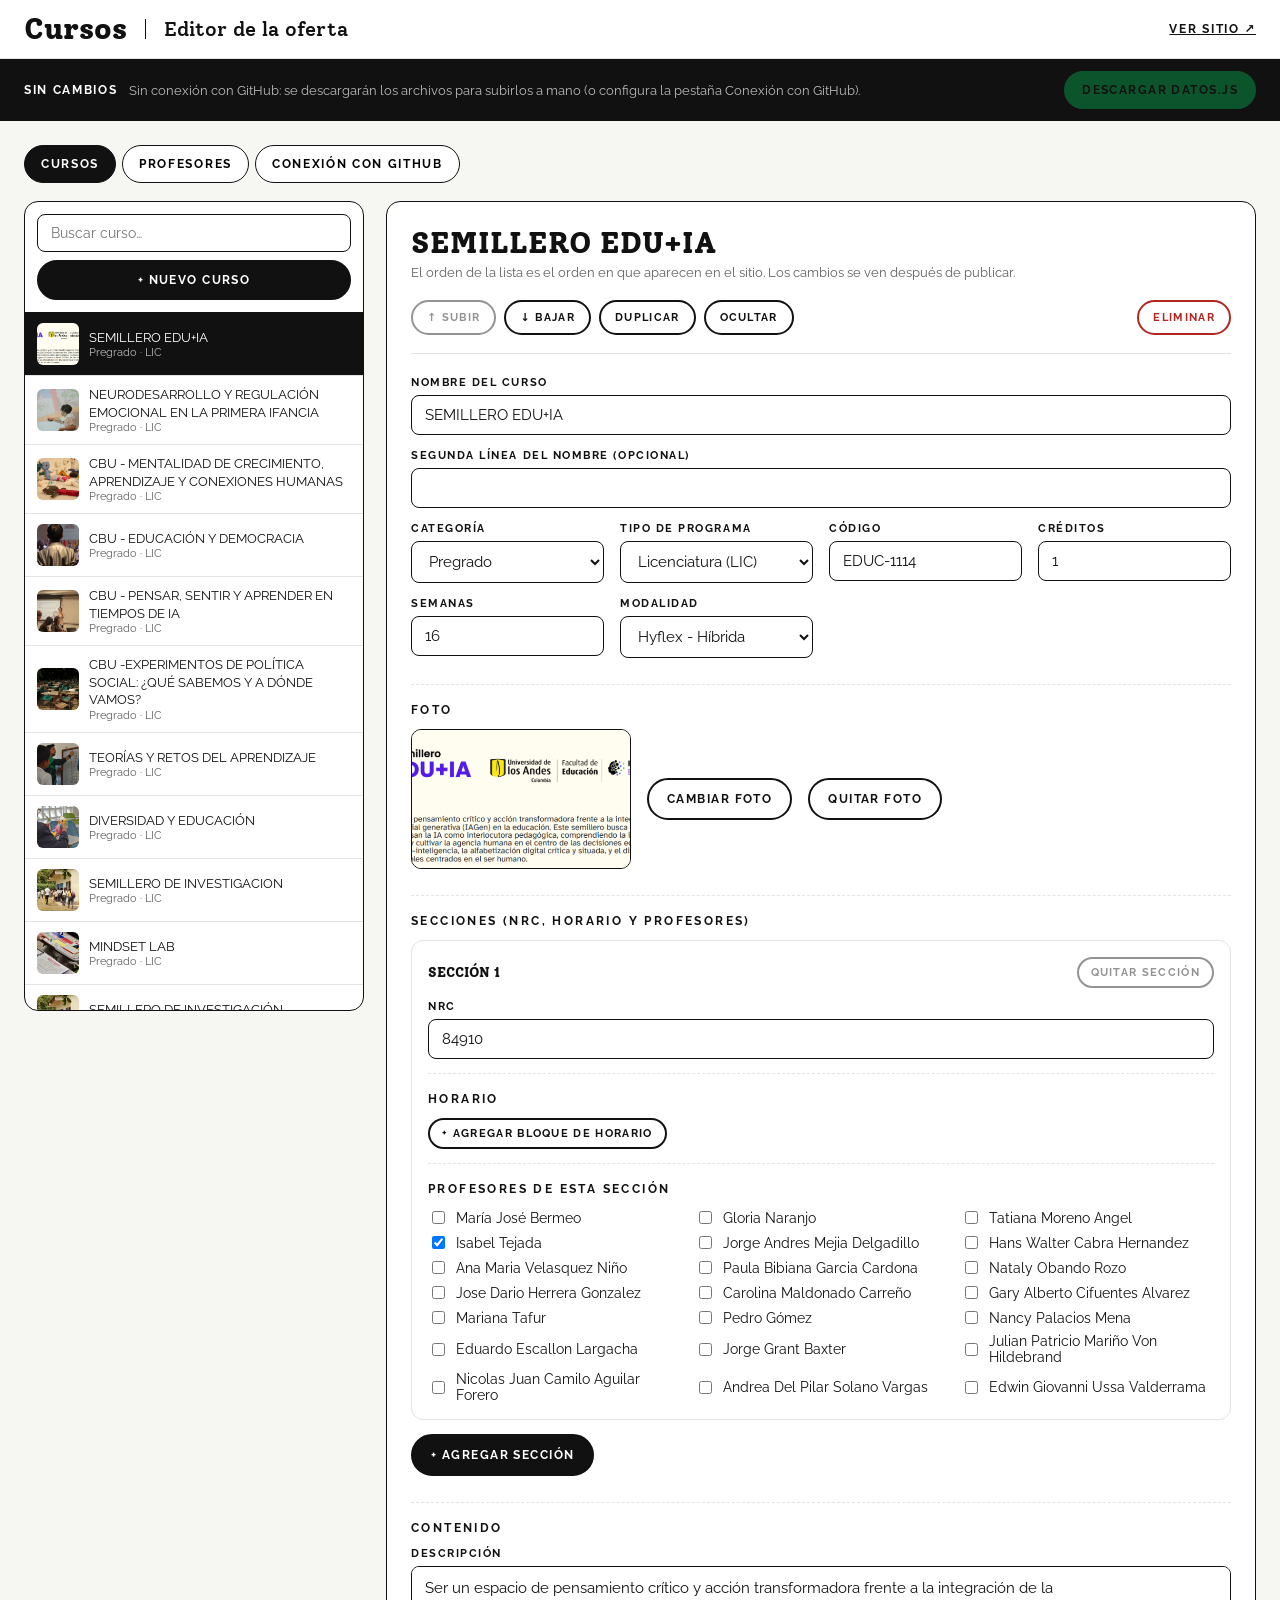
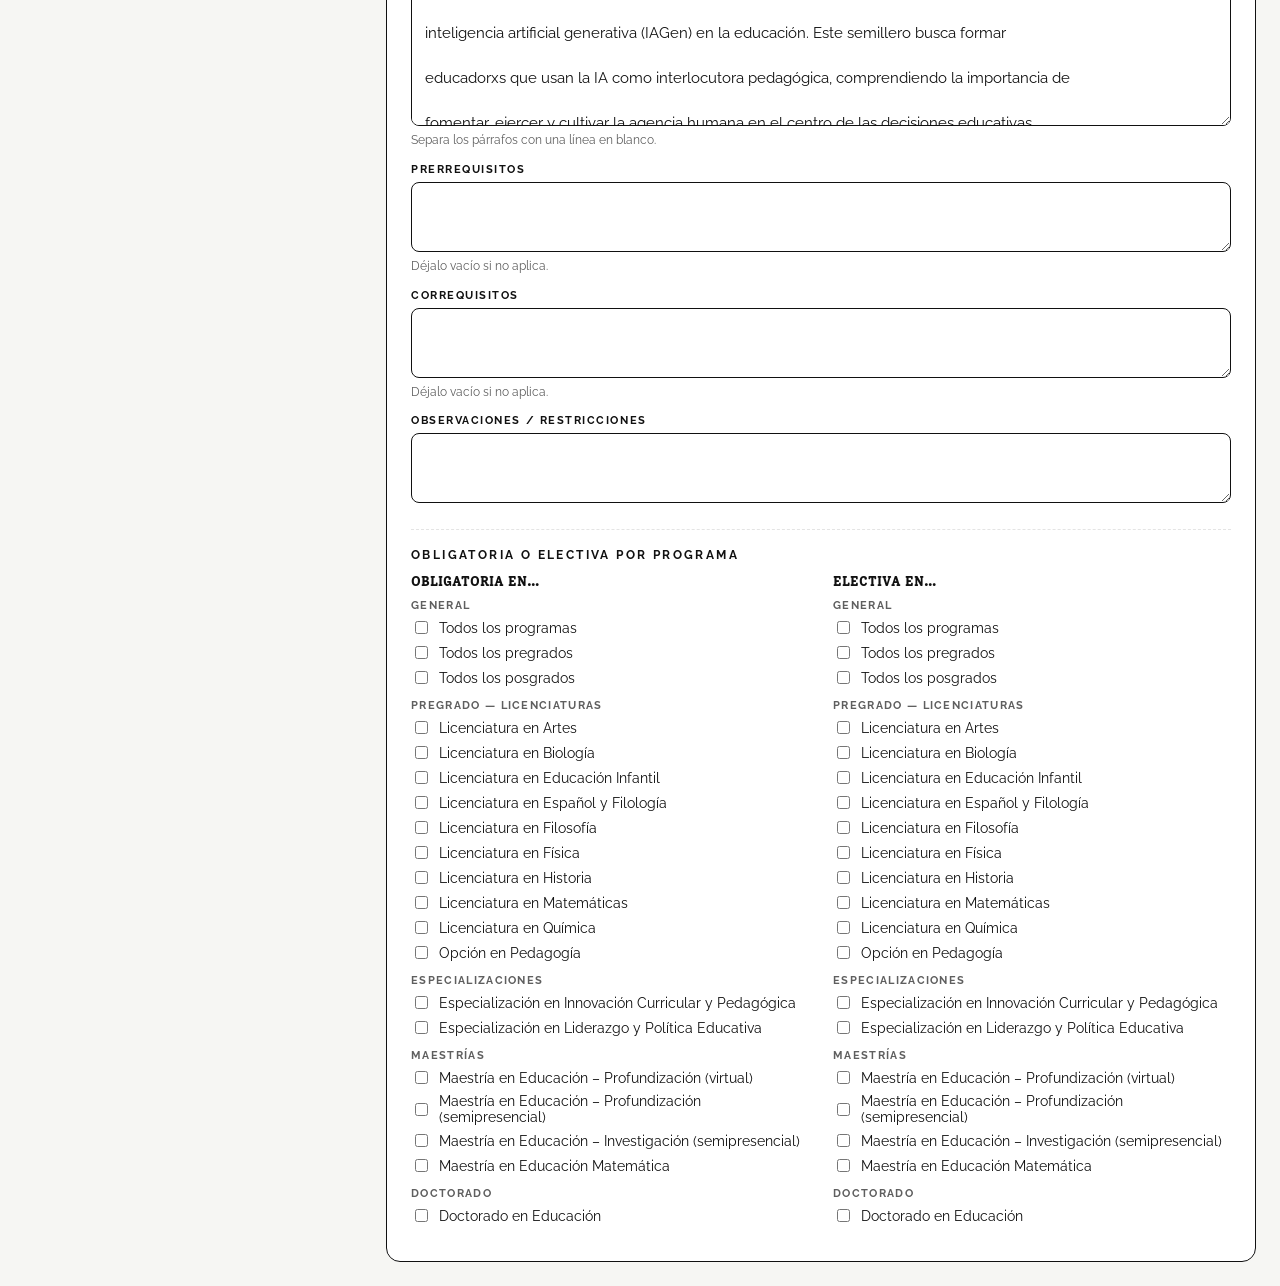
==== admin.html @ 11f60f99 "Separa datos y diseño, agrega editor y tutorial del token - index.html (antes 12 MB con todo incrust" ====
<!doctype html>
<html lang="es">
<head>
  <meta charset="utf-8">
  <meta name="viewport" content="width=device-width, initial-scale=1">
  <meta name="robots" content="noindex, nofollow">
  <title>Editor · Oferta de cursos</title>
  <link rel="preconnect" href="https://fonts.googleapis.com">
  <link rel="preconnect" href="https://fonts.gstatic.com" crossorigin>
  <link href="https://fonts.googleapis.com/css2?family=Raleway:wght@400;500;600;700;800&family=Solway:wght@400;500;700;800&display=swap" rel="stylesheet">
  <link rel="stylesheet" href="admin.css">
</head>
<body class="admin">

<header class="ad-cab">
  <span class="ad-marca">Cursos</span>
  <div class="ad-titulo">Editor de la oferta</div>
  <a class="ad-ver" href="index.html" target="_blank" rel="noopener">Ver sitio ↗</a>
</header>

<div class="ad-barra" id="barra">
  <span class="ad-estado" id="estado">Sin cambios</span>
  <span class="ad-modo" id="modo"></span>
  <button class="boton" id="descartar" hidden>Descartar cambios</button>
  <button class="boton negro" id="guardar">Publicar</button>
</div>

<main class="ad-main">
  <nav class="ad-tabs" role="tablist">
    <button role="tab" data-tab="cursos" aria-selected="true">Cursos</button>
    <button role="tab" data-tab="profes" aria-selected="false">Profesores</button>
    <button role="tab" data-tab="github" aria-selected="false">Conexión con GitHub</button>
  </nav>

  <section class="ad-panel" id="tab-cursos">
    <div class="ad-dos">
      <aside class="ad-lista">
        <div class="ad-lista-cab">
          <input class="campo" id="filtro-cursos" type="search" placeholder="Buscar curso…" aria-label="Buscar curso">
          <button class="boton negro" id="nuevo-curso">+ Nuevo curso</button>
        </div>
        <ol id="lista-cursos"></ol>
      </aside>
      <div class="ad-form" id="form-curso"></div>
    </div>
  </section>

  <section class="ad-panel" id="tab-profes" hidden>
    <div class="ad-dos">
      <aside class="ad-lista">
        <div class="ad-lista-cab">
          <input class="campo" id="filtro-profes" type="search" placeholder="Buscar profesor…" aria-label="Buscar profesor">
          <button class="boton negro" id="nuevo-profe">+ Nuevo profesor</button>
        </div>
        <ol id="lista-profes"></ol>
      </aside>
      <div class="ad-form" id="form-profe"></div>
    </div>
  </section>

  <section class="ad-panel" id="tab-github" hidden>
    <div class="ad-form ad-gh" id="form-github"></div>
  </section>
</main>

<div class="ad-toast" id="toast" role="status" hidden></div>

<script src="datos.js"></script>
<script src="admin.js"></script>
</body>
</html>
---- admin.css ----
/* Editor de la oferta de cursos — mismo esquema que el editor de Educación Continua */
:root {
  --tinta: #111111; --papel: #ffffff; --verde: #06a94d; --verde-suave: #e6f6ed;
  --gris: #5f5f5f; --linea: #e4e4e4; --fondo-alt: #f6f6f3;
  --display: 'Solway', Georgia, serif; --mono: 'Raleway', system-ui, sans-serif; --sans: 'Raleway', system-ui, sans-serif;
}
[hidden] { display: none !important; }
* { box-sizing: border-box; }
body.admin { margin: 0; background: var(--fondo-alt); color: var(--tinta); font-family: var(--sans); }
.boton { display: inline-flex; align-items: center; gap: 10px; font: 700 12px/1 var(--mono); letter-spacing: .12em; text-transform: uppercase; text-decoration: none; padding: 13px 18px; border: 2px solid var(--tinta); border-radius: 9999px; background: var(--papel); color: var(--tinta); cursor: pointer; transition: background .15s, color .15s, transform .15s; }
.boton:hover { transform: translateY(-1px); }
.boton.negro { background: var(--tinta); color: var(--papel); }
.boton.negro:hover { background: var(--verde); border-color: var(--verde); color: var(--tinta); }
.boton:disabled { opacity: .45; cursor: not-allowed; transform: none; }
.campo { font: 400 14px var(--sans); padding: 10px 13px; border: 1.5px solid var(--tinta); border-radius: 8px; background: var(--papel); color: var(--tinta); }
.campo:focus { outline: 2px solid var(--verde); outline-offset: 1px; }

.ad-cab { display: flex; align-items: center; gap: 18px; padding: 14px 24px; background: var(--papel); border-bottom: 1px solid var(--linea); }
.ad-marca { font: 800 30px/1 var(--display); }
.ad-titulo { font: 500 20px/1 var(--display); padding-left: 18px; border-left: 1.5px solid var(--tinta); }
.ad-ver { margin-left: auto; font: 700 12px var(--mono); letter-spacing: .14em; text-transform: uppercase; color: var(--tinta); }

.ad-barra { position: sticky; top: 0; z-index: 10; display: flex; flex-wrap: wrap; align-items: center; gap: 12px; padding: 12px 24px; background: var(--tinta); color: var(--papel); }
.ad-barra.sucio { background: #3a3a3a; }
.ad-estado { font: 700 12px var(--mono); letter-spacing: .14em; text-transform: uppercase; }
.ad-barra.sucio .ad-estado { color: var(--verde); }
.ad-modo { font: 400 13px var(--sans); color: #bbb; margin-right: auto; }
.ad-barra .boton { padding: 11px 16px; }
.ad-barra .boton.negro { background: var(--verde); border-color: var(--verde); color: var(--tinta); }
.ad-barra .boton:not(.negro) { background: transparent; color: var(--papel); border-color: #777; }

.ad-main { max-width: 1280px; margin: 0 auto; padding: 24px; }
.ad-tabs { display: flex; gap: 6px; margin-bottom: 18px; flex-wrap: wrap; }
.ad-tabs button { font: 700 12px var(--mono); letter-spacing: .14em; text-transform: uppercase; padding: 11px 16px; border: 1.5px solid var(--tinta); border-radius: 9999px; background: var(--papel); cursor: pointer; }
.ad-tabs button[aria-selected="true"] { background: var(--tinta); color: var(--papel); }

.ad-dos { display: grid; grid-template-columns: 340px 1fr; gap: 22px; align-items: start; }
.ad-lista { background: var(--papel); border: 1.5px solid var(--tinta); border-radius: 14px; overflow: hidden; position: sticky; top: 70px; max-height: calc(100dvh - 90px); display: flex; flex-direction: column; }
.ad-lista-cab { display: grid; gap: 8px; padding: 12px; border-bottom: 1.5px solid var(--tinta); }
.ad-lista-cab .boton { justify-content: center; padding: 12px; }
.ad-lista ol { list-style: none; margin: 0; padding: 0; overflow-y: auto; }
.ad-lista li button { display: flex; gap: 10px; align-items: center; width: 100%; text-align: left; padding: 10px 12px; background: none; border: 0; border-bottom: 1px solid var(--linea); cursor: pointer; font: 400 13px/1.35 var(--sans); color: inherit; }
.ad-lista li button:hover { background: var(--verde-suave); }
.ad-lista li button[aria-current="true"] { background: var(--tinta); color: var(--papel); }
.ad-lista .mini { width: 42px; height: 42px; flex: none; object-fit: cover; background: var(--linea); border-radius: 6px; }
.ad-lista small { display: block; color: var(--gris); font: 400 11px var(--mono); }
.ad-lista li button[aria-current="true"] small { color: #bbb; }
.ad-lista li.oculto button { opacity: .5; }
.ad-lista li.oculto button[aria-current="true"] { opacity: .75; }

.ad-form { background: var(--papel); border: 1.5px solid var(--tinta); border-radius: 14px; padding: 24px; min-height: 300px; }
.ad-form h2 { font: 800 30px/1.1 var(--display); margin: 0 0 6px; text-transform: uppercase; }
.ad-form .sub { font: 400 13px var(--sans); color: var(--gris); margin: 0 0 20px; }
.ad-oculto { display: inline-block; background: var(--tinta); color: var(--papel); padding: 3px 8px; margin-right: 6px; font-weight: 700; border-radius: 4px; }
.ad-acciones-item { display: flex; flex-wrap: wrap; gap: 8px; margin-bottom: 22px; padding-bottom: 18px; border-bottom: 1.5px solid var(--linea); }
.ad-acciones-item .boton { padding: 10px 14px; font-size: 11px; }
.ad-acciones-item .peligro { border-color: #b3261e; color: #b3261e; margin-left: auto; }
.ad-acciones-item .peligro:hover { background: #b3261e; color: #fff; }
.ad-rejilla { display: grid; grid-template-columns: repeat(auto-fit, minmax(190px, 1fr)); gap: 14px 16px; }
.ad-campo { display: grid; gap: 6px; align-content: start; }
.ad-campo.ancho { grid-column: 1 / -1; }
.ad-campo > span { font: 700 11px var(--mono); letter-spacing: .14em; text-transform: uppercase; }
.ad-campo small { font: 400 12px/1.4 var(--sans); color: var(--gris); }
.ad-campo .campo { width: 100%; font-size: 15px; }
.ad-campo textarea.campo { min-height: 160px; resize: vertical; line-height: 1.5; }
.ad-campo textarea.campo.bajo { min-height: 70px; }
.ad-seccion { font: 700 12px var(--mono); letter-spacing: .2em; text-transform: uppercase; margin: 26px 0 12px; padding-top: 18px; border-top: 1.5px dashed var(--linea); }
.ad-checks { display: grid; grid-template-columns: repeat(auto-fill, minmax(220px, 1fr)); gap: 6px 14px; }
.ad-checks label { display: flex; gap: 8px; align-items: center; font-size: 14px; cursor: pointer; }
.ad-grupo { margin: 0 0 12px; }
.ad-grupo > b { display: block; font: 700 11px var(--mono); letter-spacing: .12em; text-transform: uppercase; color: var(--gris); margin-bottom: 6px; }
.ad-dos-col { display: grid; grid-template-columns: 1fr 1fr; gap: 0 24px; }
.ad-dos-col > div > p { font: 800 13px var(--display); text-transform: uppercase; margin: 0 0 10px; }
.ad-foto { display: flex; gap: 16px; align-items: center; flex-wrap: wrap; }
.ad-foto img { width: 220px; height: 140px; object-fit: cover; border: 1.5px solid var(--tinta); border-radius: 10px; background: var(--linea); }
.ad-foto.cuadrada img { width: 140px; height: 140px; }
.ad-foto .vacia { display: grid; place-items: center; width: 220px; height: 140px; border: 1.5px dashed var(--gris); border-radius: 10px; font: 400 12px var(--mono); color: var(--gris); }
.ad-foto.cuadrada .vacia { width: 140px; }
.ad-vacio { font: 400 15px var(--sans); color: var(--gris); text-align: center; padding: 60px 20px; }

/* Secciones (NRC) */
.ad-sec { border: 1.5px solid var(--linea); border-radius: 12px; padding: 16px; margin-bottom: 14px; }
.ad-sec-cab { display: flex; align-items: center; gap: 10px; margin-bottom: 12px; }
.ad-sec-cab b { font: 800 14px var(--display); text-transform: uppercase; margin-right: auto; }
.ad-sec .boton, .ad-mini { padding: 8px 12px; font-size: 11px; }
.ad-bloque { display: grid; grid-template-columns: 1.2fr 1fr 1fr auto; gap: 8px; align-items: center; margin-bottom: 8px; }
.ad-x { width: 34px; height: 34px; border: 1.5px solid var(--tinta); border-radius: 50%; background: var(--papel); cursor: pointer; font-size: 16px; line-height: 1; }
.ad-x:hover { background: #b3261e; border-color: #b3261e; color: #fff; }
.ad-sec .ad-checks { grid-template-columns: repeat(auto-fill, minmax(200px, 1fr)); font-size: 13px; }

.ad-gh { max-width: 760px; }
.ad-gh ol { padding-left: 20px; font-size: 15px; }
.ad-gh li { margin-bottom: 6px; }
.ad-check { display: flex; gap: 8px; align-items: center; font-size: 14px; margin-top: 12px; }

.ad-toast { position: fixed; left: 50%; bottom: 24px; transform: translateX(-50%); z-index: 30; max-width: min(640px, calc(100% - 32px)); padding: 14px 18px; background: var(--tinta); color: var(--papel); font: 500 14px/1.45 var(--sans); border-left: 6px solid var(--verde); border-radius: 8px; box-shadow: 6px 6px 0 rgba(0,0,0,.2); }
.ad-toast.error { border-left-color: #e5534b; }

@media (max-width: 900px) {
  .ad-dos { grid-template-columns: 1fr; }
  .ad-lista { position: static; max-height: 320px; }
  .ad-dos-col { grid-template-columns: 1fr; }
}
@media (max-width: 600px) {
  .ad-cab, .ad-barra, .ad-main { padding-left: 16px; padding-right: 16px; }
  .ad-form { padding: 18px; }
  .ad-bloque { grid-template-columns: 1fr 1fr; }
}
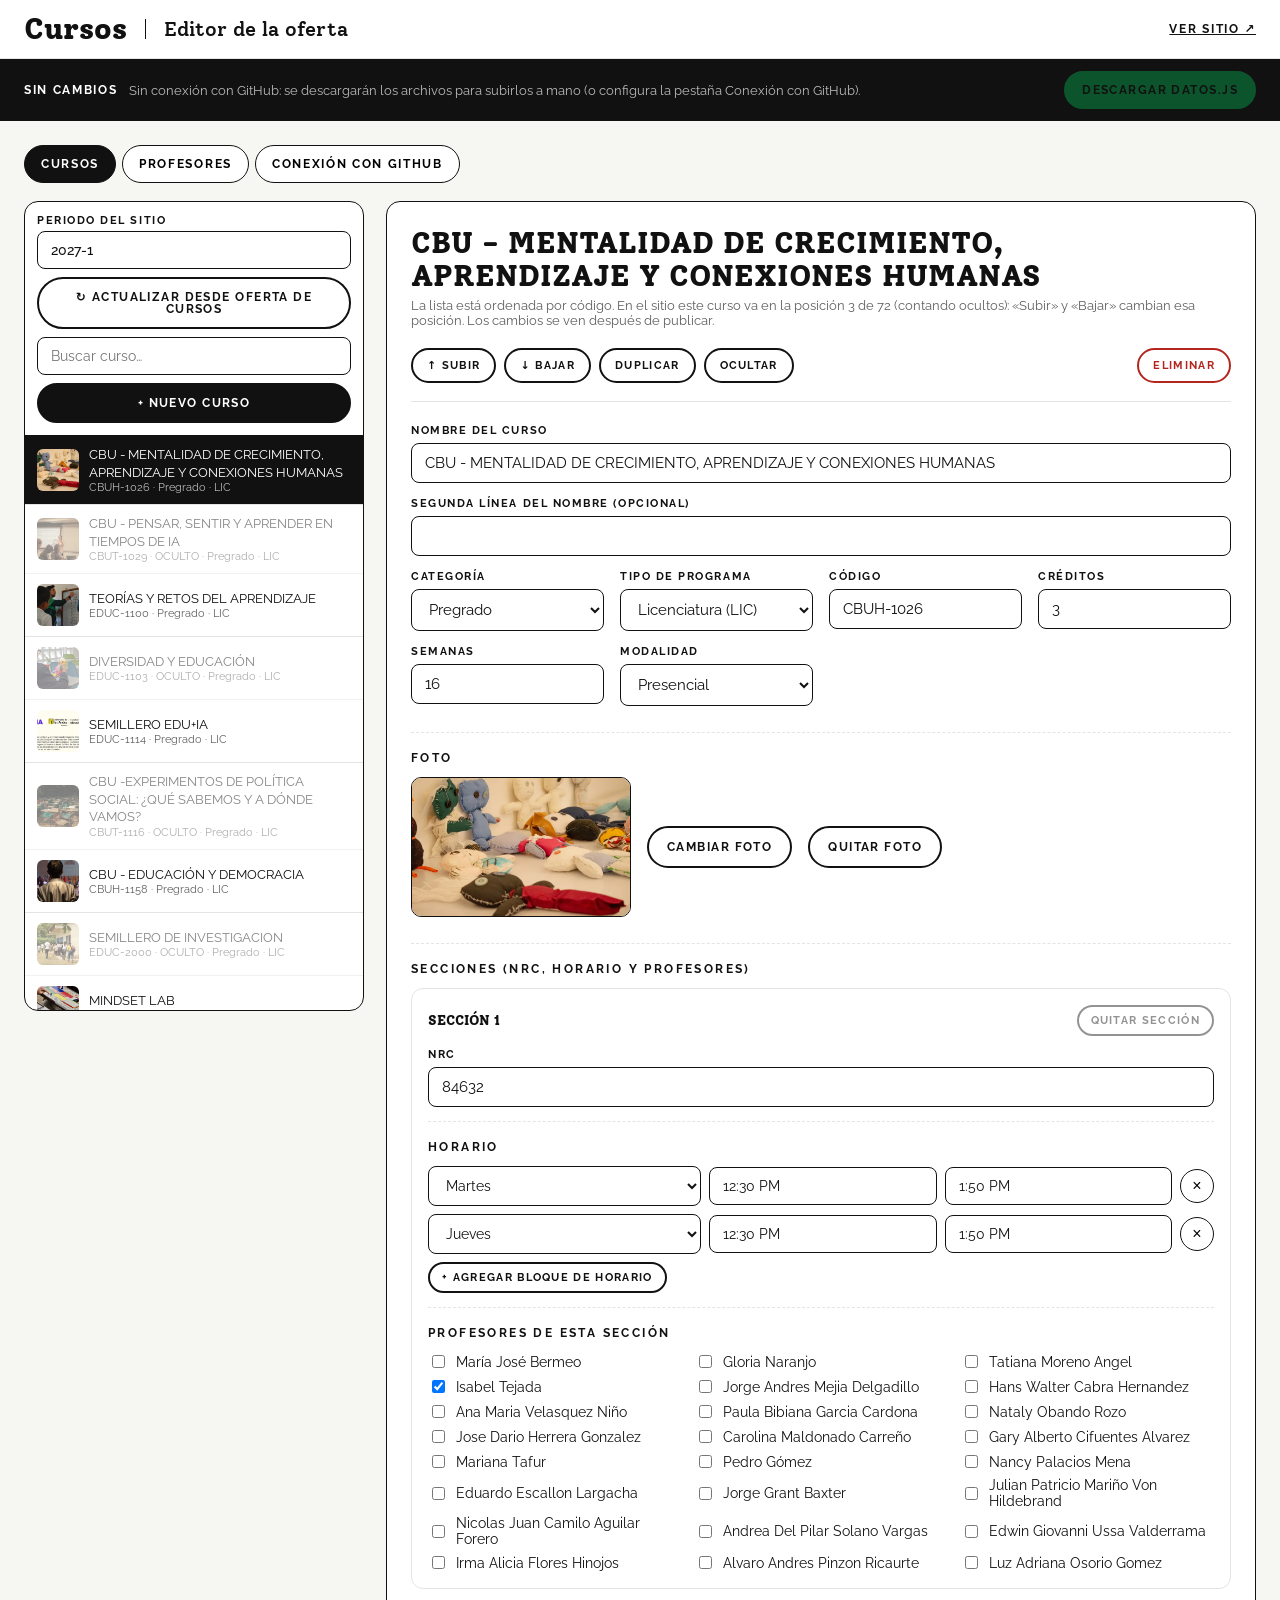
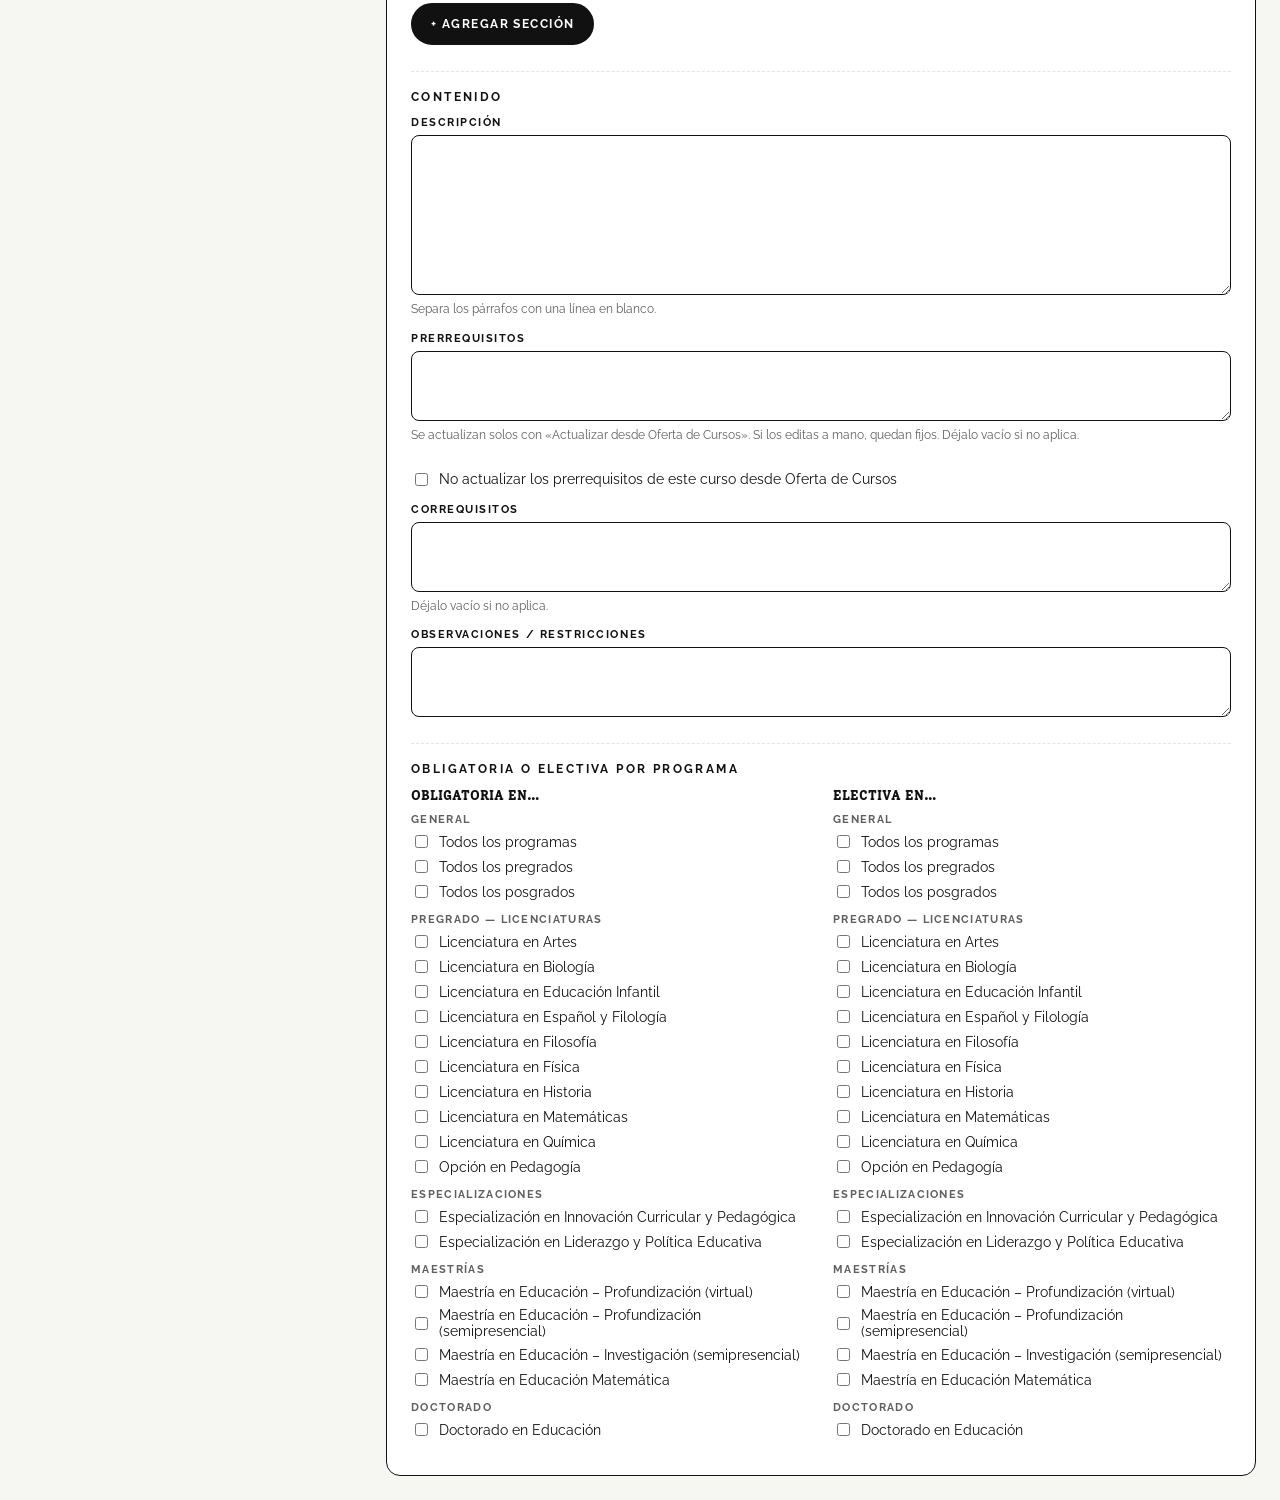
==== commit 90514ba9: "Oferta: descripciones editadas, fotos, cupos en vivo, pensums y obligatorias Co-Authored-By: Claude " ====
--- a/admin.html
+++ b/admin.html
@@ -36,6 +36,8 @@
     <div class="ad-dos">
       <aside class="ad-lista">
         <div class="ad-lista-cab">
+          <label class="ad-periodo">Periodo del sitio <input class="campo" id="periodo" placeholder="2027-1" aria-label="Periodo que muestra el sitio"></label>
+          <button class="boton" id="sincronizar">↻ Actualizar desde Oferta de Cursos</button>
           <input class="campo" id="filtro-cursos" type="search" placeholder="Buscar curso…" aria-label="Buscar curso">
           <button class="boton negro" id="nuevo-curso">+ Nuevo curso</button>
         </div>
--- a/admin.css
+++ b/admin.css
@@ -106,3 +106,15 @@
   .ad-form { padding: 18px; }
   .ad-bloque { grid-template-columns: 1fr 1fr; }
 }
+
+/* Periodo y actualización desde Oferta de Cursos */
+.ad-periodo { display: grid; gap: 4px; font: 700 11px var(--mono); letter-spacing: .14em; text-transform: uppercase; }
+.ad-periodo .campo { text-transform: none; letter-spacing: 0; font-weight: 500; }
+.ad-modal { position: fixed; inset: 0; z-index: 40; display: grid; place-items: center; padding: 16px; background: rgba(0,0,0,.5); }
+.ad-modal-caja { width: min(640px, 100%); max-height: calc(100dvh - 32px); overflow-y: auto; background: var(--papel); border: 1.5px solid var(--tinta); border-radius: 14px; padding: 24px; display: grid; gap: 12px; }
+.ad-modal-caja h2 { font: 800 24px/1.15 var(--display); margin: 0; text-transform: uppercase; }
+.ad-modal-caja .sub { margin: 0; font-size: 14px; color: var(--gris); }
+.ad-modal-caja details { border: 1.5px solid var(--linea); border-radius: 10px; padding: 10px 14px; }
+.ad-modal-caja summary { cursor: pointer; font-size: 15px; }
+.ad-modal-caja ul { margin: 8px 0 0; padding-left: 20px; font-size: 14px; max-height: 220px; overflow-y: auto; }
+.ad-modal-botones { display: flex; gap: 10px; justify-content: flex-end; margin-top: 6px; }
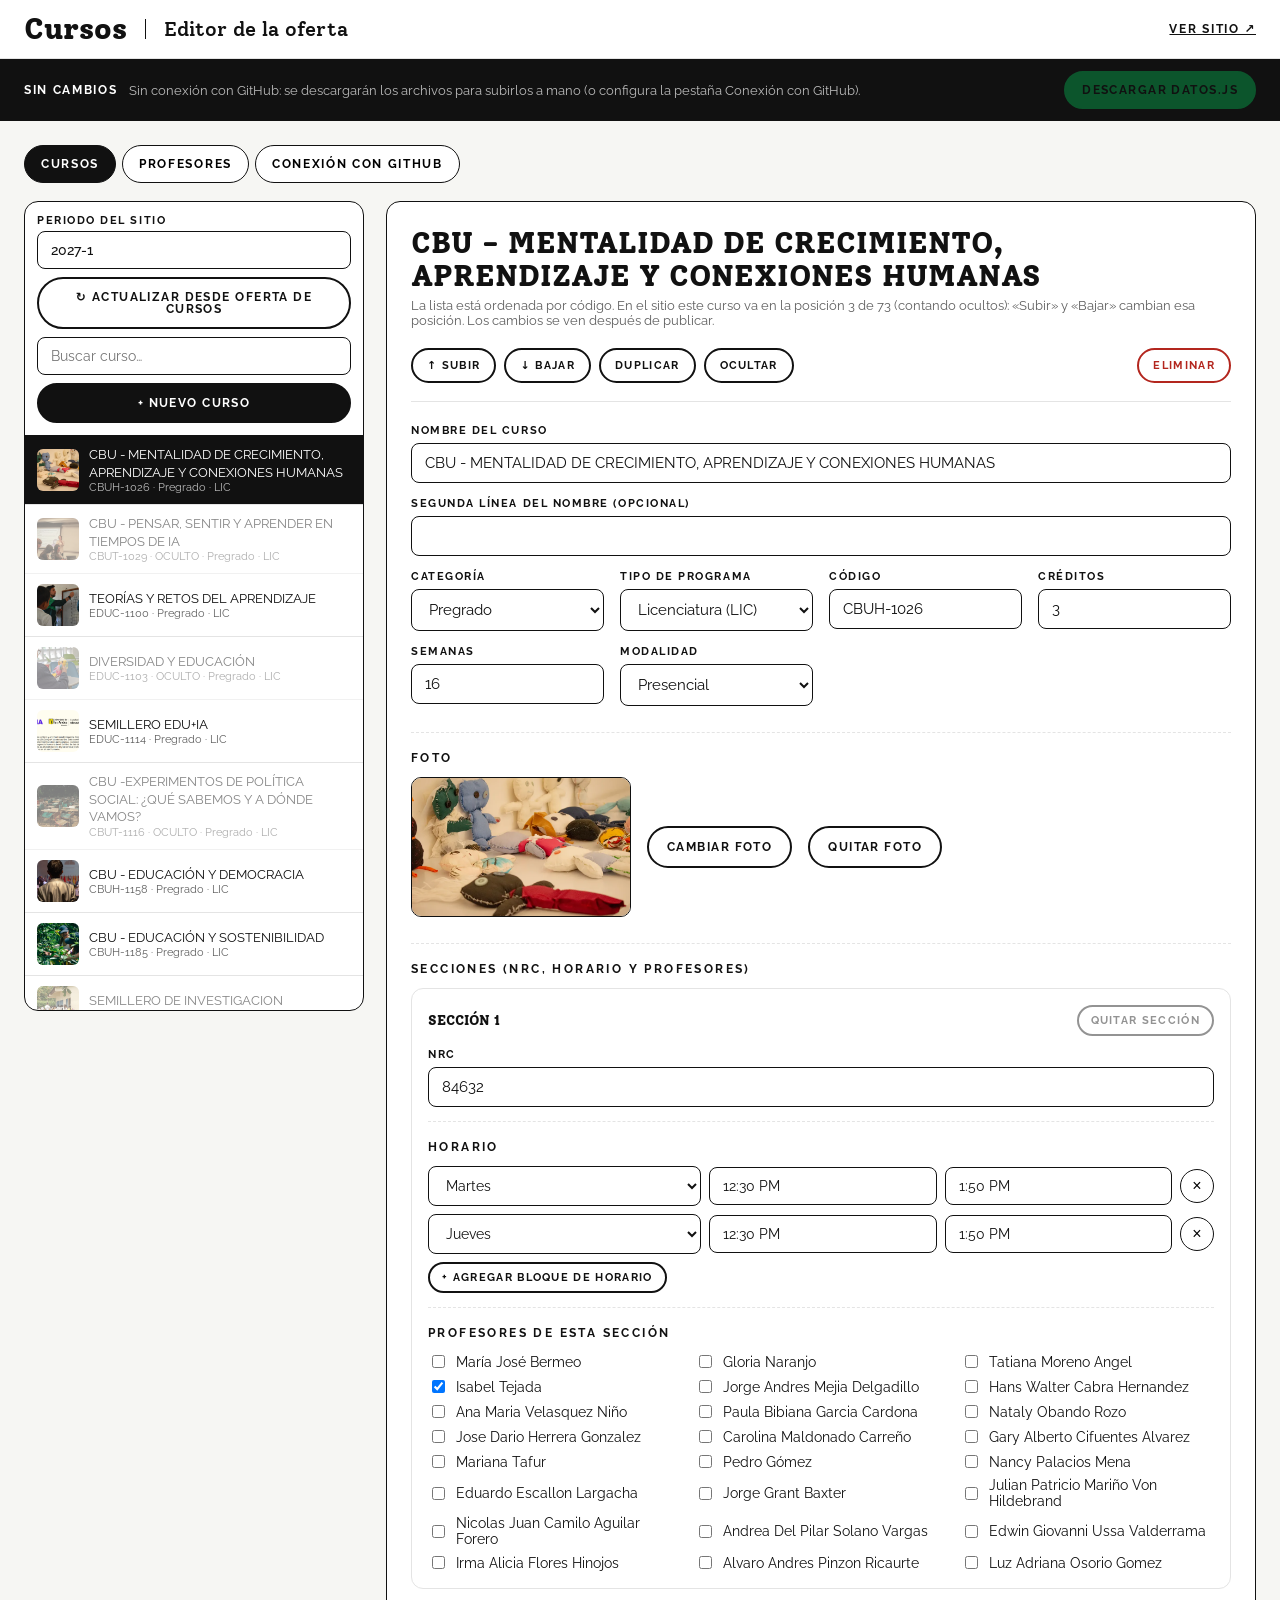
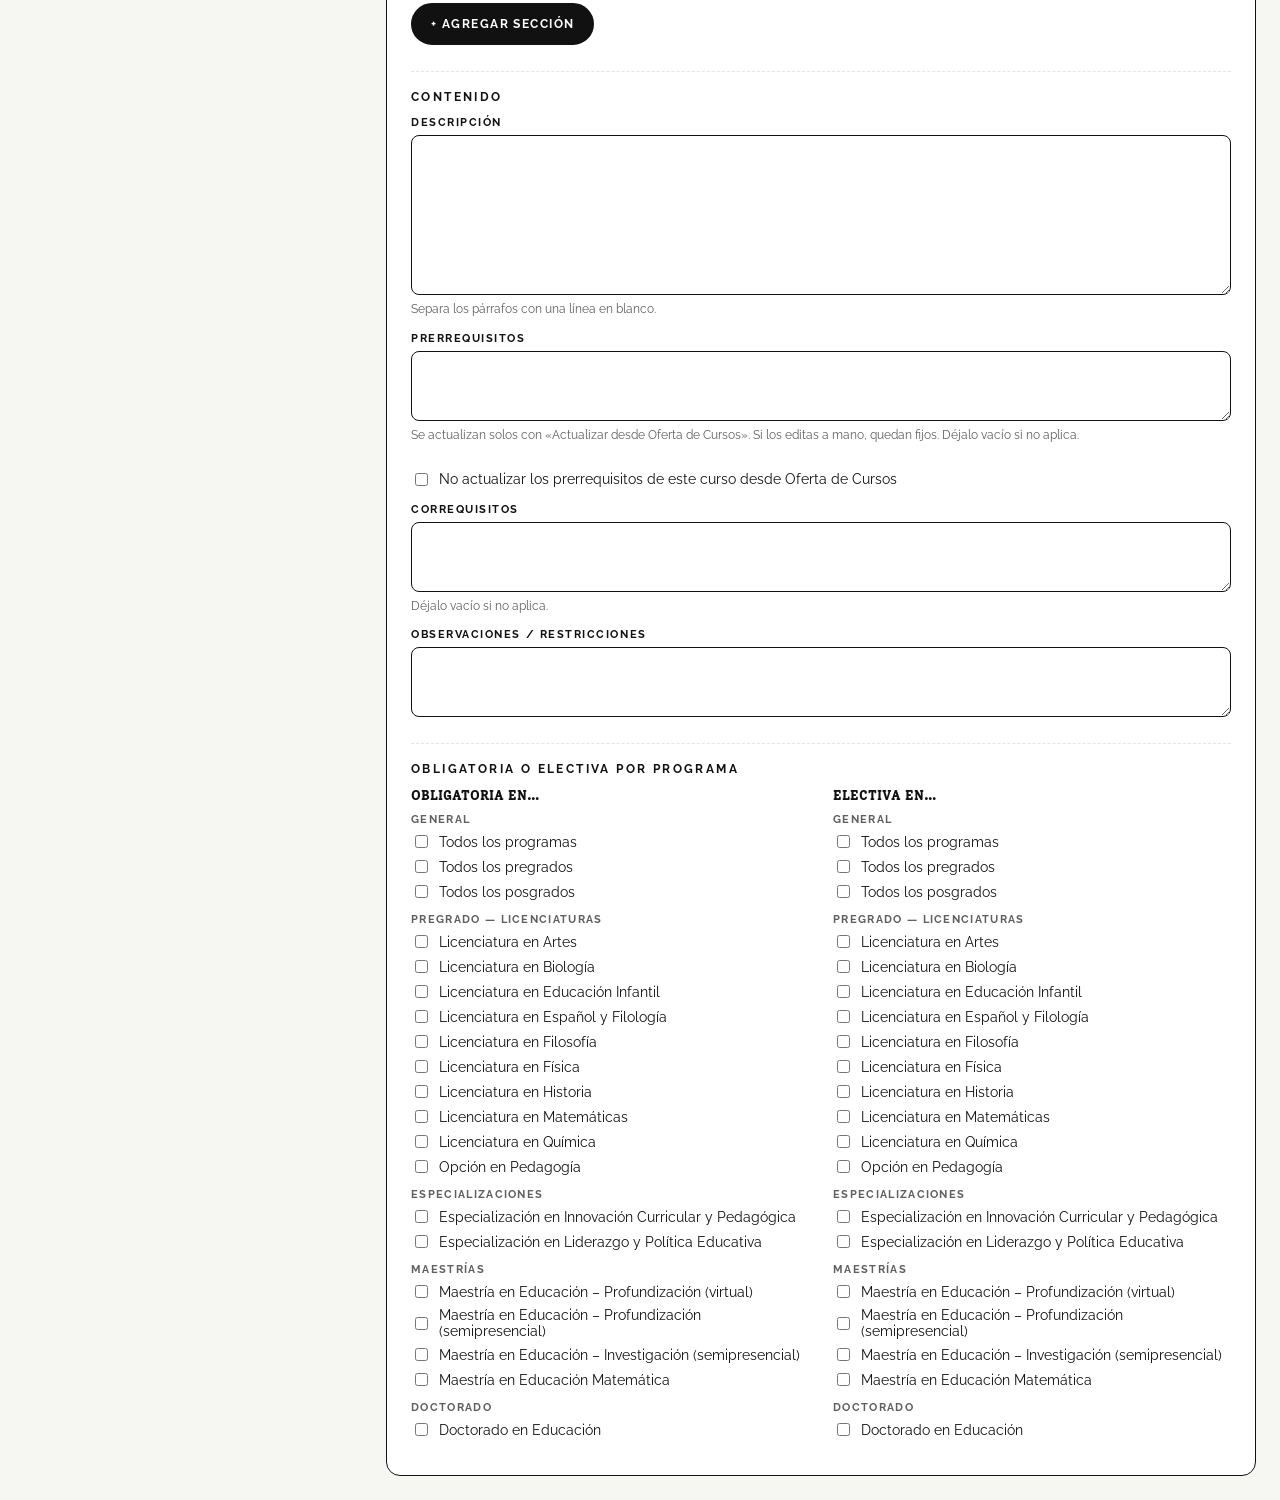
==== commit ce978265: "Oferta: descripciones del Excel, CBUH-1185 y borrador automático del editor Co-Authored-By: Claude O" ====
--- a/admin.html
+++ b/admin.html
@@ -67,7 +67,7 @@
 
 <div class="ad-toast" id="toast" role="status" hidden></div>
 
-<script src="datos.js"></script>
-<script src="admin.js"></script>
+<script src="datos.js?v=20261125k"></script>
+<script src="admin.js?v=20261125k"></script>
 </body>
 </html>
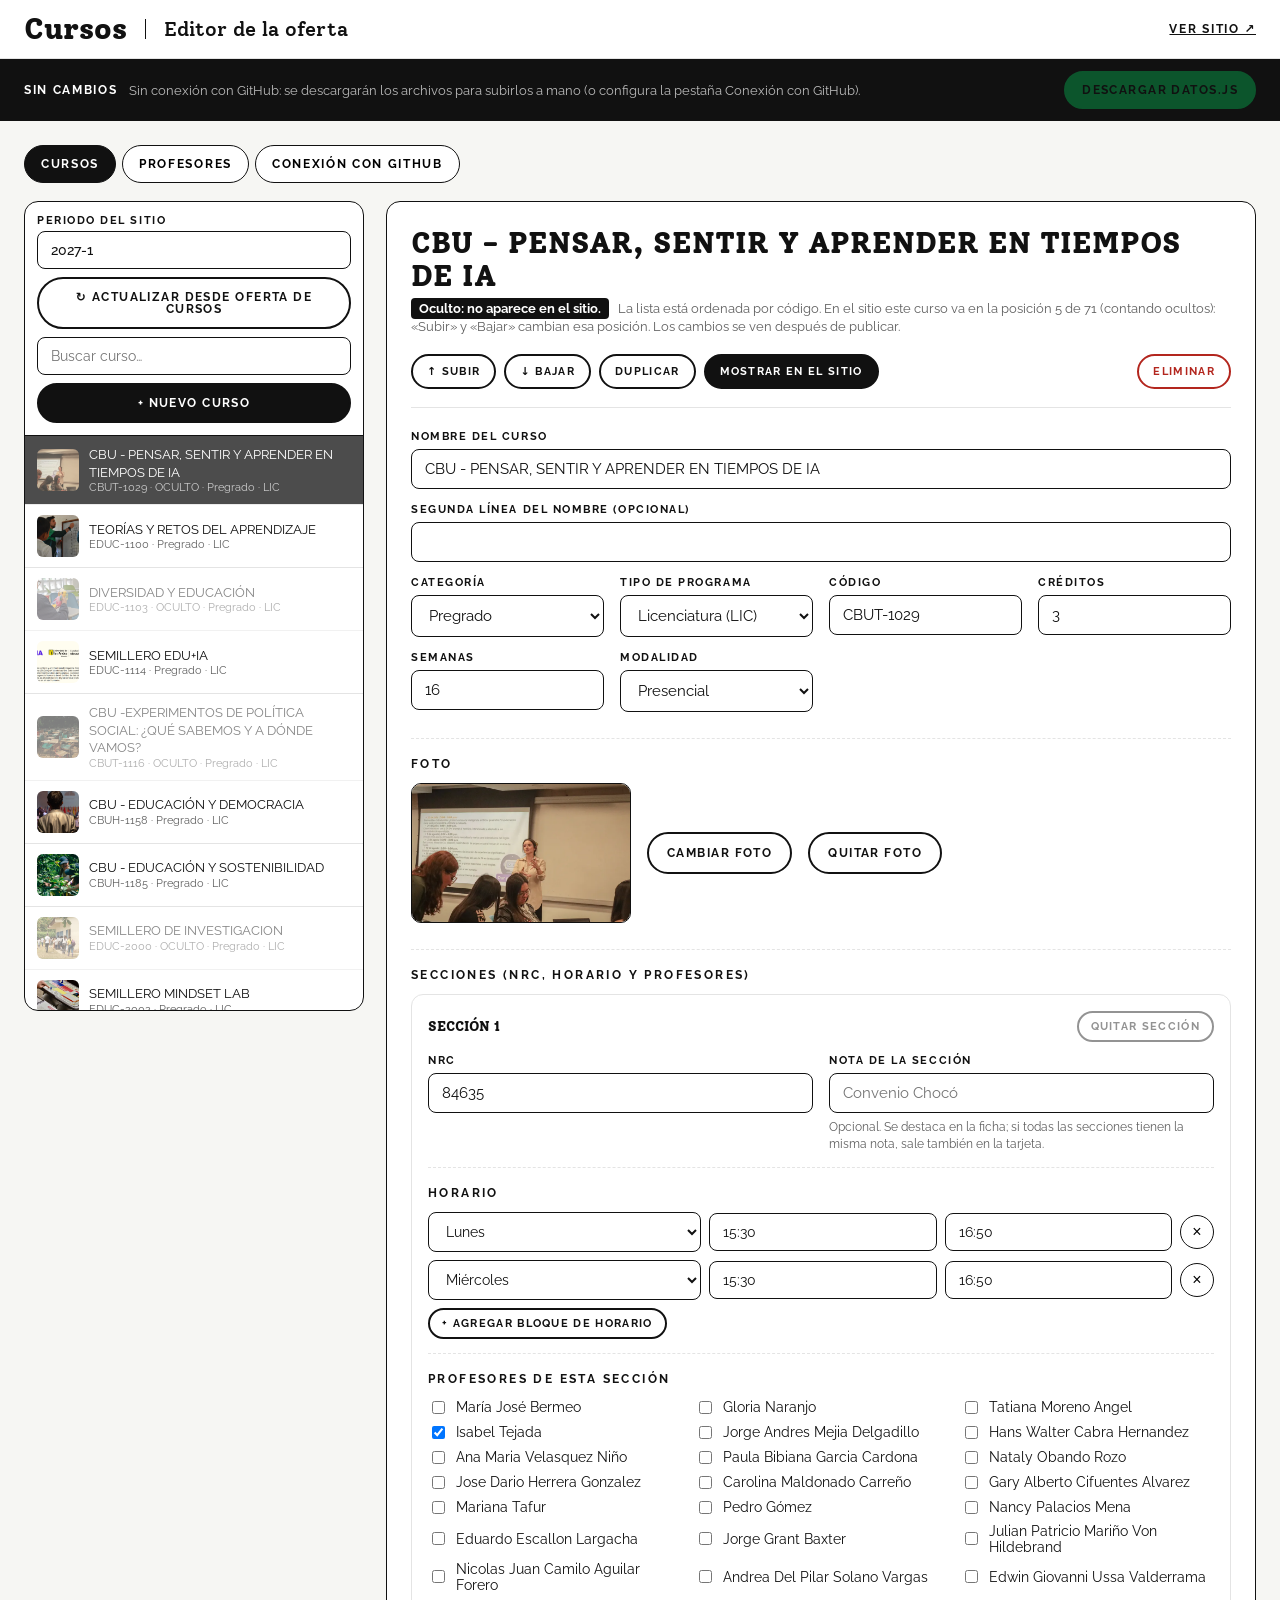
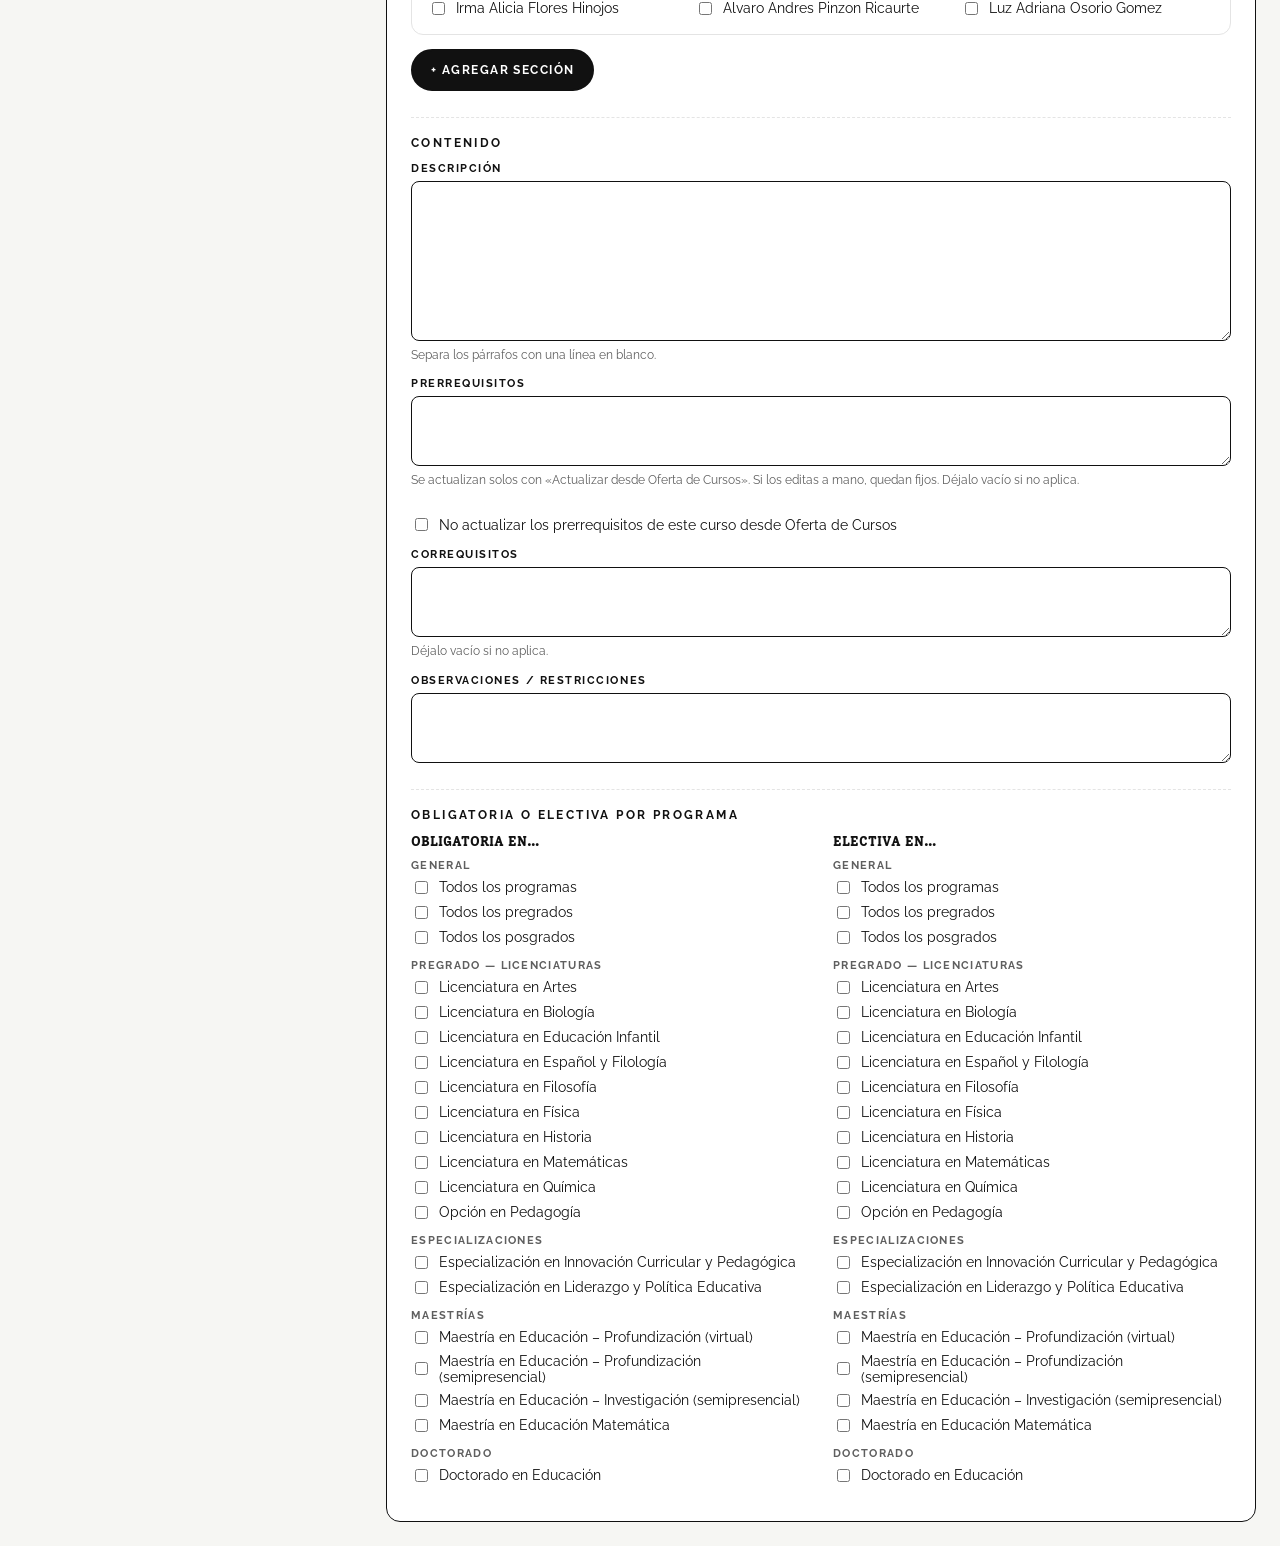
==== commit 8ef2dce2: "Oferta: ajustes de la coordinación y notas por sección Pregrado: quita el CBU Mentalidad de crecimie" ====
--- a/admin.html
+++ b/admin.html
@@ -67,7 +67,7 @@
 
 <div class="ad-toast" id="toast" role="status" hidden></div>
 
-<script src="datos.js?v=20261125k"></script>
-<script src="admin.js?v=20261125k"></script>
+<script src="datos.js?v=20261127a"></script>
+<script src="admin.js?v=20261127a"></script>
 </body>
 </html>
